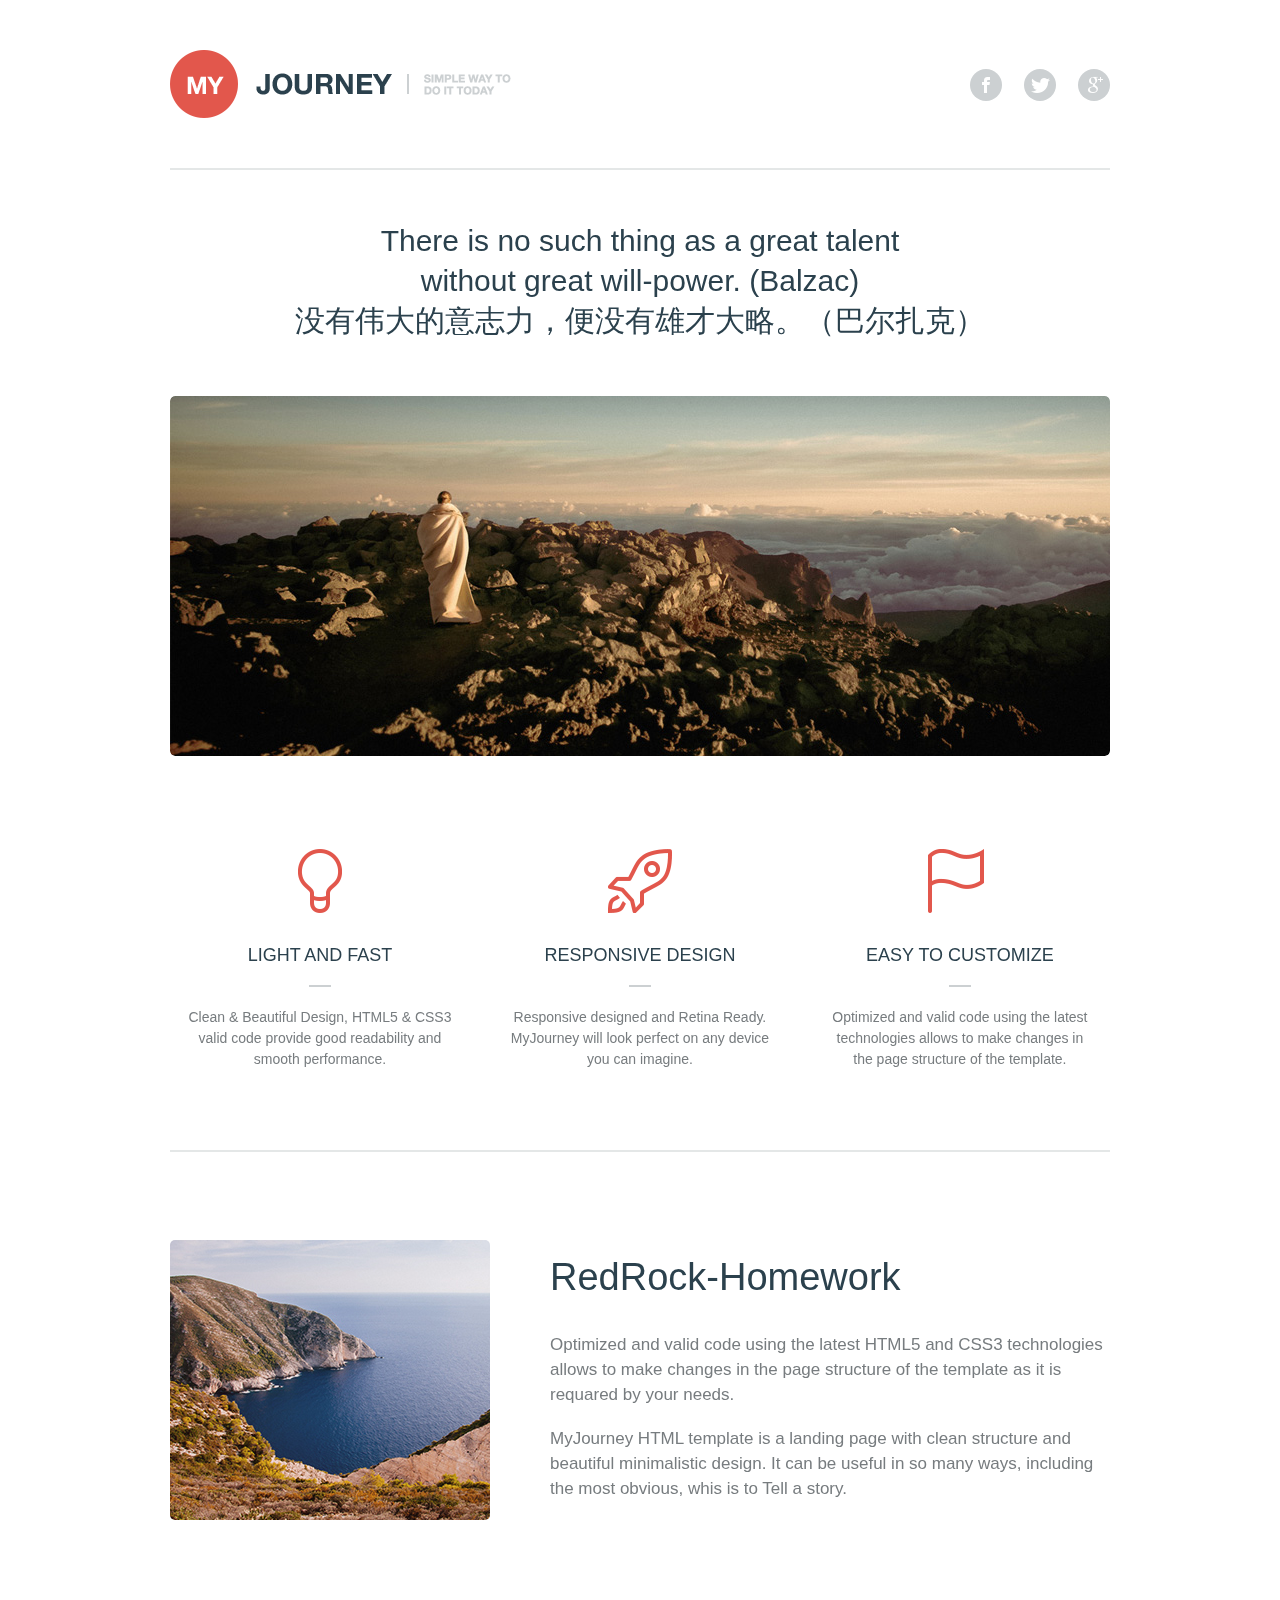
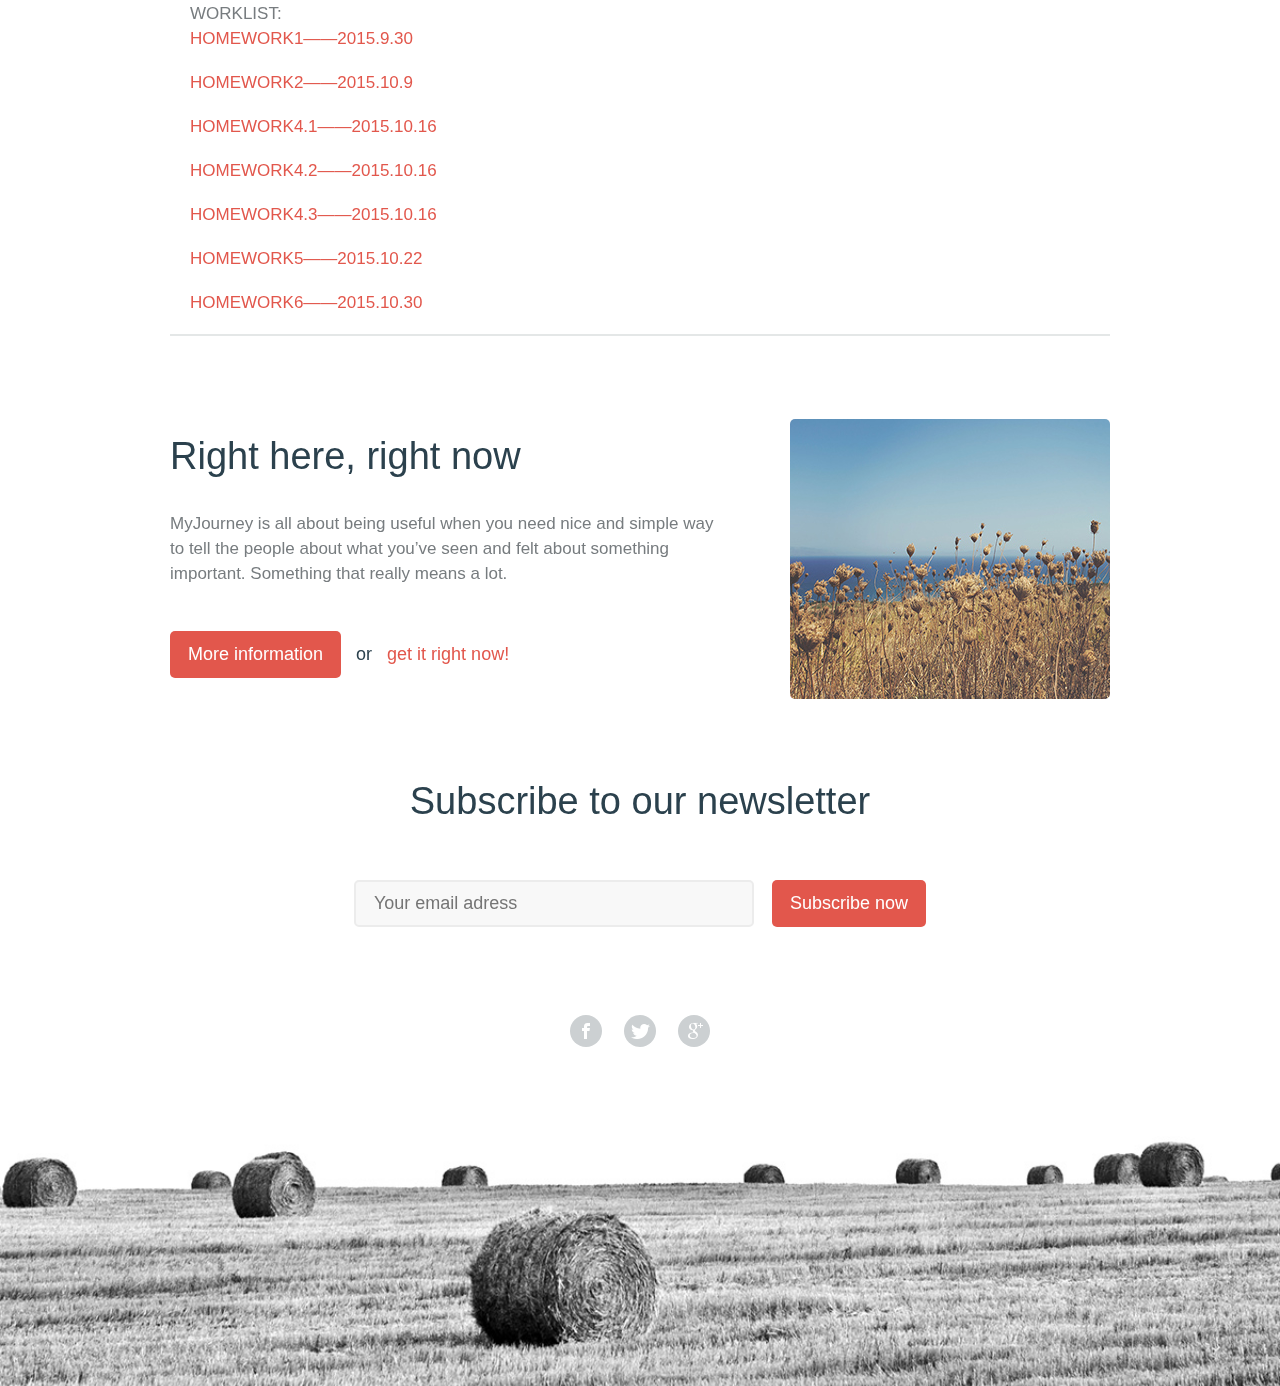
==== index.html @ b17d8a80 "delete" ====
<!DOCTYPE HTML>
<html>
<head>
    <meta charset="utf-8">
    <meta name="viewport" content="width=device-width, initial-scale=1">
    <meta name="description" content="">
    <title>MY Journey | proYang</title>
    <link rel="icon" href="favicon.ico">
    <link rel="stylesheet" href="style.css">
    <!--[if lt IE 9]><script src="js/html5.js"></script><![endif]-->
</head>
<body class="no-js">
    <section class="main">
        <header>
            <div class="wrap">
                <div class="logo">
                    <a href="#">
                        <img src="upload/logo.png" width="341" height="68" alt="MY Journey | SIMPLE WAY to do it today">
                    </a>
                </div><!-- logo -->
                <div class="social">
                    <ul class="clearfix">
                        <li><a class="social-facebook" href="#" title="facebook">facebook</a></li>
                        <li><a class="social-twitter" href="#" title="twitter">twitter</a></li>
                        <li><a class="social-googleplus" href="#" title="google plus">google plus</a></li>
                    </ul>
                </div><!-- social -->
                <div class="separator"></div>
            </div><!-- wrap -->
        </header>
        <section class="caption">
            <div class="wrap">
                <h1>There is no such thing as a great talent <br> without great will-power. (Balzac)<br>没有伟大的意志力，便没有雄才大略。（巴尔扎克）</h1>
            </div><!-- wrap -->
        </section><!-- caption -->
        <section class="slider">
            <div class="wrap">
                <div class="swiper-container">
                    <div class="swiper-wrapper">
                        <div class="swiper-slide">
                            <img src="upload/slide.jpg" width="940" height="360" alt="">
                        </div><!-- swiper-slide -->
                    </div>
                    <div class="swiper-pagination-wrapper">
                        <div class="swiper-pagination"></div>
                    </div><!-- /swiper-pagination-wrapper -->
                </div>
            </div><!-- wrap -->
        </section><!-- slider -->
        <section class="features">
            <div class="wrap">
                <div class="features-columns clearfix">
                    <div class="features-column">
                        <span class="ico-bulb"></span>
                        <h3>Light and fast</h3>
                        <p>Clean &amp; Beautiful Design, HTML5 &amp; CSS3 valid code provide good readability and smooth performance.</p>
                    </div><!-- features-column -->
                    <div class="features-column">
                        <span class="ico-rocket"></span>
                        <h3>Responsive design</h3>
                        <p>Responsive designed and Retina Ready. MyJourney will look perfect on any device you can imagine.</p>
                    </div><!-- features-column -->
                    <div class="features-column">
                        <span class="ico-flag"></span>
                        <h3>Easy to customize</h3>
                        <p>Optimized and valid code using the latest  technologies allows to make changes in the page structure of the template.</p>
                    </div><!-- features-column -->
                </div><!-- features-columns -->
                <div class="separator"></div>
            </div><!-- wrap -->
        </section><!-- features -->

        <section class="textblock">
            <div class="wrap">
                <img src="upload/image.jpg" width="320" height="280" alt="">
                <div class="text-column">
                    <h2>RedRock-Homework</h2>
                    <p>Optimized and valid code using the latest HTML5 and CSS3 technologies allows to make changes in the page structure of the template as it is requared by your needs.</p>
                    <p>MyJourney HTML template is a landing page with clean structure and beautiful minimalistic design. It can be useful in so many ways, including the most obvious, whis is to Tell a story.</p>
                </div><!-- text-column -->
                <div id="homework">
                <span>WORKLIST:</span>
                <p><a target="_blank" href="redrock/homework1/index.html">HOMEWORK1——2015.9.30</a></p>
                    <p><a target="_blank" href="redrock/homework2/index.html">HOMEWORK2——2015.10.9</a></p>
                    <p><a target="_blank" href="redrock/homework4/4.1/index.html">HOMEWORK4.1——2015.10.16</a></p>
                    <p><a target="_blank" href="redrock/homework4/4.2/index.html">HOMEWORK4.2——2015.10.16</a></p>
                    <p><a target="_blank" href="redrock/homework4/4.3/html.html">HOMEWORK4.3——2015.10.16</a></p>
                    <p><a target="_blank" href="redrock/homework5/index.html">HOMEWORK5——2015.10.22</a></p>
                    <p><a target="_blank" href="redrock/homework6/index.html">HOMEWORK6——2015.10.30</a></p>
                </div>
                <div class="separator"></div>
            </div><!-- wrap -->
        </section><!-- textblock -->
        <section class="textblock textblock-last">
            <div class="wrap">
                <img src="upload/image2.jpg" width="320" height="280" class="align-right" alt="">
                <div class="text-column">
                    <h2>Right here, right now</h2>
                    <p>MyJourney is all about being useful when you need nice and simple way to tell the people about what you’ve seen and felt about something important. Something that really means a lot.</p>
                    <p class="big dark"><a class="button" href="#">More information</a> &nbsp;&nbsp;or&nbsp;&nbsp;&nbsp;<a href="#">get&nbsp;it&nbsp;right&nbsp;now!</a>&nbsp;&nbsp;</p>
                </div><!-- text-column -->
            </div><!-- wrap -->
        </section><!-- textblock -->
        
        <section class="newsletter">
            <div class="wrap">
                <div class="newsletter-title">Subscribe to our newsletter</div>
                <div class="newsletter-wrapper">
                    <div class="newsletter-form clearfix">
                        <form>
                            <input type="email" placeholder="Your email adress">
                            <input type="button" value="Subscribe now">
                        </form>
                    </div><!-- newsletter-form -->
                </div><!-- newsletter-wrapper -->
            </div><!-- wrap -->
        </section><!-- newsletter -->
    </section><!-- main -->
    <footer>
        <div class="wrap">
            <div class="social">
                <ul class="clearfix">
                    <li><a class="social-facebook" href="#" title="facebook">facebook</a></li>
                    <li><a class="social-twitter" href="#" title="twitter">twitter</a></li>
                    <li><a class="social-googleplus" href="#" title="google plus">google plus</a></li>
                </ul>
            </div><!-- social -->
        </div><!-- wrap -->
        <div class="footer-image"></div>
    </footer>
</body>
</html>
---- style.css ----
/* reset -------------------------- */
html,
body,
div,
ul,
ol,
li,
dl,
dt,
dd,
h1,
h2,
h3,
h4,
h5,
h6,
pre,
form,
dfn,
del,
p,
blockquote,
fieldset,
input,
textarea,
select,
article,
aside,
details,
figcaption,
figure,
footer,
header,
hgroup,
nav,
section,
button,
canvas,
video {
    margin: 0;
    padding: 0;
}
h1,
h2,
h3,
h4,
h5,
h6,
pre,
code,
address,
caption,
cite,
code,
th,
dfn,
del {
    font-weight: normal;
    font-style: normal;
}
ul,
ol {
    list-style: none;
}
fieldset,
img {
    border: none;
}
caption,
th {
    text-align: left;
}
table {
    border-collapse: collapse;
    border-spacing: 0;
}
input[type="button"],
input[type="submit"],
input[type="reset"],
button {
    cursor: pointer;
    line-height: normal;
}
button,
input {
    line-height: normal;
}
input[type="hidden"],
[hidden],
.hidden {
    display: none;
}
textarea {
    overflow: auto;
    resize: none;
}
article,
aside,
details,
figcaption,
figure,
footer,
header,
nav,
section,
.clearfix {
    display: block;
}
audio,
canvas,
video {
    display: inline-block;
}
a > img {
    vertical-align: bottom;
}
strong,
b {
    font-weight: bold;
}
em,
i {
    font-style: italic;
}
del {
    text-decoration: line-through;
}
:focus {
    outline: none;
}
.copyrights{text-indent:-9999px;height:0;line-height:0;font-size:0;overflow:hidden;}

/* tools -------------------------- */
.clear {
    clear: both;
    display: block;
    line-height: 0;
    height: 0;
    font-size: 0;
}
.clearfix:after,
.wrap:after,
aside:after,
section:after,
article:after,
.text:after {
    content: ".";
    display: block;
    clear: both;
    visibility: hidden;
    line-height: 0;
    height: 0;
    font-size: 0;
}
.align-left {
    float: left !important;
}
.align-right {
    float: right !important;
}
.overflow-hidden {
    overflow: hidden;
    display: block;
}

/* common -------------------------- */
html {
    height: 100%;
    background: #ffffff;
}
body {
    height: 100%;
    font: 17px/25px "Helvetica Neue", Helvetica, Arial, sans-serif;
    color: #777c7f;
    -webkit-font-smoothing: antialiased;
    -webkit-backface-visibility: hidden;
}
.main {
    min-height: 100%;
    overflow: hidden;
    -moz-box-sizing: border-box;
    -webkit-box-sizing: border-box;
    box-sizing: border-box;
}
.wrap {
    margin: 0 auto;
    max-width: 940px;
    padding: 0 35px;
}
img {
    max-width: 100%;
    height: auto;
}
a {
    color: #e2574c;
    cursor: pointer;
    text-decoration: none;
    -moz-transition: color 0.2s linear;
    -o-transition: color 0.2s linear;
    -webkit-transition: color 0.2s linear;
    transition: color 0.2s linear;
}
a:hover {
    color: #cb4e44;
}
a:active {
    color: #b5463d;
}
.error {
    color: #2b414d !important;
    border-color: #2b414d !important;
}
.success {
    color: #00CC0 !important;
    border-color: #00CC00 !important;
}
.disabled {
    color: #999999 !important;
    border-color: #999999 !important;
    cursor: default !important;
}
input[type="button"],
input[type="submit"],
input[type="reset"],
button,
.button {
    font-size: 18px;
    color: #ffffff;
    font-weight: 500;
    background: #e2574c;
    border: 0;
    padding: 0 18px;
    display: inline-block;
    height: 47px;
    -moz-border-radius: 5px;
    -webkit-border-radius: 5px;
    border-radius: 5px;
    -moz-box-sizing: border-box;
    -webkit-box-sizing: border-box;
    box-sizing: border-box;
    -moz-transition: background-color 0.2s linear;
    -o-transition: background-color 0.2s linear;
    -webkit-transition: background-color 0.2s linear;
    transition: background-color 0.2s linear;
}
a.button {
    line-height: 47px;
    white-space: nowrap;
}
input[type="button"]:hover,
input[type="submit"]:hover,
input[type="reset"]:hover,
button:hover,
a.button:hover{
    background-color: #cb4e44;
    color: #ffffff;
}
input[type="button"]:active,
input[type="submit"]:active,
input[type="reset"]:active,
button:active,
a.button:active{
    background-color: #b5463d;
    color: #ffffff;
}
input[type="text"],
input[type="tel"],
input[type="email"],
.input-text {
    height: 47px;
    width: 400px;
    font-size: 18px;
    line-height: 27px;
    padding: 10px 18px;
    color: #2b414d;
    background-color: #f8f8f8;
    border: 2px solid #ececec;
    -moz-border-radius: 5px;
    -webkit-border-radius: 5px;
    border-radius: 5px;
    -moz-box-sizing: border-box;
    -webkit-box-sizing: border-box;
    box-sizing: border-box;
    -moz-transition: background-color 0.2s linear, border-color 0.2s linear;
    -o-transition: background-color 0.2s linear, border-color 0.2s linear;
    -webkit-transition: background-color 0.2s linear, border-color 0.2s linear;
    transition: background-color 0.2s linear, border-color 0.2s linear;
}
input[type="text"]:focus,
input[type="tel"]:focus,
input[type="email"]:focus,
.input-text:focus {
    background-color: #ffffff;
    border-color: #cccccc;
}
.separator {
    height: 2px;
    font-size: 0;
    line-height: 0;
    background: #e4e7e7;
    clear: both;
}
h1,
h2,
h3,
h4,
h5,
h6 {
    color: #2b414d;
}
h1 {
    font-size: 30px;
    line-height: 40px;
    text-align: center;
    margin: 0 0 55px;
}
h2 {
    font-weight: 500px;
    font-size: 38px;
    line-height: 44px;
}
h3 {
    font-weight: 500;
    font-size: 18px;
    line-height: 24px;
    text-transform: uppercase;
}
.social li a,
.ico-bulb,
.ico-rocket,
.ico-flag,
.twitter-ico {
    background: url(images/sprite.png) no-repeat 0 0;
}
.dark {
    color: #2b414d;
}


/* header -------------------------- */
header {
    padding: 50px 0 51px;
}
.logo {
    float: left;
    margin: 0 0 50px;
}
.logo a {
    display: block;
    text-align: center;
}
.social {
    float: right;
    padding: 19px 0 50px;
}
.social li {
    float: left;
    margin: 0 0 0 22px;
}
.social li a {
    display: block;
    width: 32px;
    height: 32px;
    text-indent: -9999px;
    background-color: #ccd0d2;
    -moz-border-radius: 50%;
    -webkit-border-radius: 50%;
    border-radius: 50%;
    -moz-transition: background-color 0.2s linear;
    -o-transition: background-color 0.2s linear;
    -webkit-transition: background-color 0.2s linear;
    transition: background-color 0.2s linear;
}
.social li a.social-facebook {
    background-position: 0 0;
}
.social li a.social-facebook:hover {
    background-color: #3b5998;
}
.social li a.social-facebook:active {
    background-color: #355089;
}
.social li a.social-twitter {
    background-position: -50px 0;
}
.social li a.social-twitter:hover {
    background-color: #55acee;
}
.social li a.social-twitter:active {
    background-color: #4c9ad6;
}
.social li a.social-googleplus {
    background-position: 0 -50px;
}
.social li a.social-googleplus:hover {
    background-color: #dd4b39;
}
.social li a.social-googleplus:active {
    background-color: #c64333;
}

/* footer -------------------------- */
.main {
    padding-bottom: 390px;
}
footer {
    height: 390px;
    margin: -390px 0 0;
    text-align: center;
    position: relative;
}
footer .social {
    float: none;
    display: inline-block;
}
footer .social li {
    margin: 0 11px;
}
.footer-image {
    position: absolute;
    left: 0;
    right: 0;
    height: 250px;
    bottom: 0;
    background: url(images/footer.jpg) no-repeat 50% 0;
    -webkit-background-size: cover;
    -moz-background-size: cover;
    -o-background-size: cover;
    background-size: cover;
}

/* content -------------------------- */
.features {
    margin: 0 0 88px;
}
.features-columns {
    margin: 0 -10px;
}
.features-column {
    float: left;
    width: 33.33%;
    padding: 0 25px;
    text-align: center;
    font-size: 14px;
    line-height: 21px;
    -moz-box-sizing: border-box;
    -webkit-box-sizing: border-box;
    box-sizing: border-box;
    margin: 0 0 80px;
}
.features-column h3 {
    position: relative;
    margin: 0 0 40px;
}
.features-column h3:after {
    content: "";
    left: 50%;
    bottom: -20px;
    height: 2px;
    width: 22px;
    margin: 0 0 0 -11px;
    background: #ccd0d2;
    position: absolute;
    -moz-transition: background 0.15s linear;
    -o-transition: background 0.15s linear;
    -webkit-transition: background 0.15s linear;
    transition: background 0.15s linear;
}
.features-column:hover h3:after {
    background: #e2574c;
}
.ico-bulb,
.ico-rocket,
.ico-flag {
    display: block;
    margin: 0 auto 30px;
    height: 64px;
    width: 64px;
    background-position: -200px 0;
}
.ico-bulb {
    background-position: -100px 0;
    width: 44px;
}
.ico-flag {
    background-position: -300px 0;
}

/* slider -------------------------- */
.slider {
    margin: 0 0 93px;
}
.textblock {
    margin: 0 0 83px;
}
.textblock-last {
    margin-bottom: 0;
}
.textblock img {
    float: left;
    -moz-border-radius: 5px;
    -webkit-border-radius: 5px;
    border-radius: 5px;
    margin: 0 60px 80px 0;
}
.textblock h2 {
    padding: 15px 0 33px;
}
.textblock p {
    margin: 0 0 19px;
}
.textblock img.align-right {
    margin: 0 0 80px 60px;
}
.text-column {
    overflow: hidden;
    padding: 0 0 61px;
}
.text-column p.big {
    padding-top: 26px;
}
.big {
    font-size: 18px;
    line-height: 24px;
    font-weight: 500;
}
.big .button {
    margin: 0 0 10px;
}
.swiper-container {
    width: 100%;
    -moz-border-radius: 5px;
    -webkit-border-radius: 5px;
    border-radius: 5px;
}
.swiper-pagination-wrapper {
    position: absolute;
    left: 0;
    right: 0;
    bottom: 15px;
    z-index: 20;
    text-align: center;
}
.swiper-pagination {
    display: inline-block;
}
.swiper-pagination-switch {
    float: left;
    width: 12px;
    height: 12px;
    background: #ffffff;
    margin: 0 6px 0 7px;
    -moz-opacity: 0.5;
    -webkit-opacity: 0.5;
    opacity: 0.5;
    filter: alpha(opacity=50);  
    -moz-transition: opacity 0.15s linear; 
    -o-transition: opacity 0.15s linear;
    -webkit-transition: opacity 0.5s linear;
    transition: opacity 0.15s linear;
    -moz-border-radius: 50%; 
    -webkit-border-radius: 50%; 
    border-radius: 50%;
    cursor: pointer;
}
.swiper-active-switch {
    -moz-opacity: 1;
    -webkit-opacity: 1;
    opacity: 1;
    filter: alpha(opacity=100);
}
.swiper-container {
    margin: 0 auto;
    position: relative;
    overflow: hidden;
    -moz-backface-visibility: hidden;
    -ms-backface-visibility: hidden;
    -o-backface-visibility: hidden;
    -webkit-backface-visibility: hidden;
    backface-visibility: hidden;
    z-index: 1;
}
.swiper-wrapper {
    position: relative;
    width: 100%;	
    -moz-transition-property: -moz-transform, left, top;
    -moz-transition-duration: 0s;
    -moz-transform: translate3d(0px,0,0);
    -moz-transition-timing-function: ease;	
    -o-transition-property: -o-transform, left, top;
    -o-transition-duration: 0s;
    -o-transform: translate3d(0px,0,0);
    -o-transition-timing-function: ease;
    -o-transform: translate(0px,0px);	
    -ms-transition-property: -ms-transform, left, top;
    -ms-transition-duration: 0s;
    -ms-transform: translate3d(0px,0,0);
    -ms-transition-timing-function: ease;
    -webkit-transition-property: -webkit-transform, left, top;
    -webkit-transition-duration: 0s;
    -webkit-transform: translate3d(0px,0,0);
    -webkit-transition-timing-function: ease;
    transition-property: transform, left, top;
    transition-duration: 0s;
    transform: translate3d(0px,0,0);
    transition-timing-function: ease;
}
.swiper-free-mode > .swiper-wrapper {
    -moz-transition-timing-function: ease-out;
    -ms-transition-timing-function: ease-out;
    -o-transition-timing-function: ease-out;
    -webkit-transition-timing-function: ease-out;
    transition-timing-function: ease-out;
    margin: 0 auto;
}
.swiper-slide {
    float: left;
    text-align: left;
    width: 100%;
    cursor: -moz-grab;
    cursor: -webkit-grab;
    cursor: grab;
}
.swiper-slide.grabbing,
.swiper-slide:active {
    cursor: -moz-grabbing;
    cursor: -webkit-grabbing;  
    cursor: grabbing;
}
.swiper-wp8-horizontal {
    -ms-touch-action: pan-y;
}
.swiper-slide img {
    display: block;
    width: 100%;
    height: auto;
    -moz-border-radius: 5px;
    -webkit-border-radius: 5px;
    border-radius: 5px;
}


.newsletter {
    text-align: center;
    margin: 0 0 37px;
}
.newsletter-title {
    font-size: 38px;
    line-height: 44px;
    font-weight: 500;
    color: #2b414d;
    text-align: center;
    margin: 0 0 57px;
}
.newsletter-wrapper {
    text-align: center;
    margin: 0 0 25px;
}
.newsletter-form {
    display: inline-block;
}
.newsletter-form input {
    float: left;
    margin: 0 9px;
}
.newsletter-note {
    position: relative;
    padding: 0 0 61px;
}
.newsletter-note:after {
    width: 50px;
    height: 2px;
    content: "";
    position: absolute;
    left: 50%;
    bottom: 0;
    background: #ccd0d2;
    margin: 0 0 0 -25px;
}


/* Responsive all mobile sizes -------------------------- */
@media (max-width: 767px){
    body {
        font-size: 14px;
        line-height: 21px;
    }
    header .social,
    .swiper-pagination-wrapper {
        display: none !important;
    }
    .logo {
        float: none;
    }
    .features-column {
        float: none;
        width: 100%;
    }
    .textblock h2,
    .newsletter-title {
        font-size: 30px;
        line-height: 36px;
    }
    .text-column {
        overflow: auto;
        clear: both;
        text-align: center;
    }
    .textblock img,
    .textblock img.align-right {
        margin: 0 auto 20px !important;
        float: none !important;
        display: block;
    }
    .newsletter-form input[type="email"],
    .newsletter-form input[type="text"] {
        width: 200px;
    }
    .main {
        padding-bottom: 290px;
    }
    footer {
        height: 290px;
        margin: -290px 0 0;
    }
    .footer-image {
        height: 140px;
    }
    .twitter-post {
        font-size: 18px;
        line-height: 26px;
        -ms-word-break: break-all;
        word-break: break-all;
        word-break: break-word;
        -webkit-hyphens: auto;
        -moz-hyphens: auto;
        hyphens: auto;
    }
    
}


/* Responsive just mobile portrait -------------------------- */
@media (max-width: 479px){
    h1,
    .textblock h2,
    .newsletter-title {
        font-size: 20px;
        line-height: 30px;
    }
    .features-column {
        padding-left: 10px;
        padding-right: 10px;
    }
    .big {
        font-size: 16px;
        line-height: 22px;
    }
    input[type="button"],
    input[type="submit"],
    input[type="reset"],
    button,
    .button {
        font-size: 16px;
    }
    .newsletter-form input[type="email"],
    .newsletter-form input[type="text"] {
        margin-bottom: 20px;
        font-size: 16px;
    }
    .newsletter-form input {
        width: 100% !important;
        float: none;
        margin: 0;
        text-align: center;
    }
    .main {
        padding-bottom: 250px;
    }
    footer {
        height: 250px;
        margin: -250px 0 0;
    }
    .footer-image {
        height: 100px;
    }
    .twitter-post {
        font-size: 14px;
        line-height: 22px;
    }
    .slider {
        display: none;
    }
}

@media only screen and (-webkit-min-device-pixel-ratio:2), 
only screen and (min--moz-device-pixel-ratio:2),
only screen and (-o-min-device-pixel-ratio:2/1),
only screen and (min-device-pixel-ratio:2),
only screen and (min-resolution:192dpi),
only screen and (min-resolution:2dppx){
    .social li a,
    .ico-bulb,
    .ico-rocket,
    .ico-flag,
    .twitter-ico {
        background-image: url(images/sprite@2x.png);
        -moz-background-size: 400px 100px;
        -ie-background-size: 400px 100px;
        -o-background-size: 400px 100px;
        -webkit-background-size: 400px 100px;
        background-size: 400px 100px;
    }
}



#homework{
    /*float: left;*/
    margin-top: 20px;
    margin-left: 20px;
}
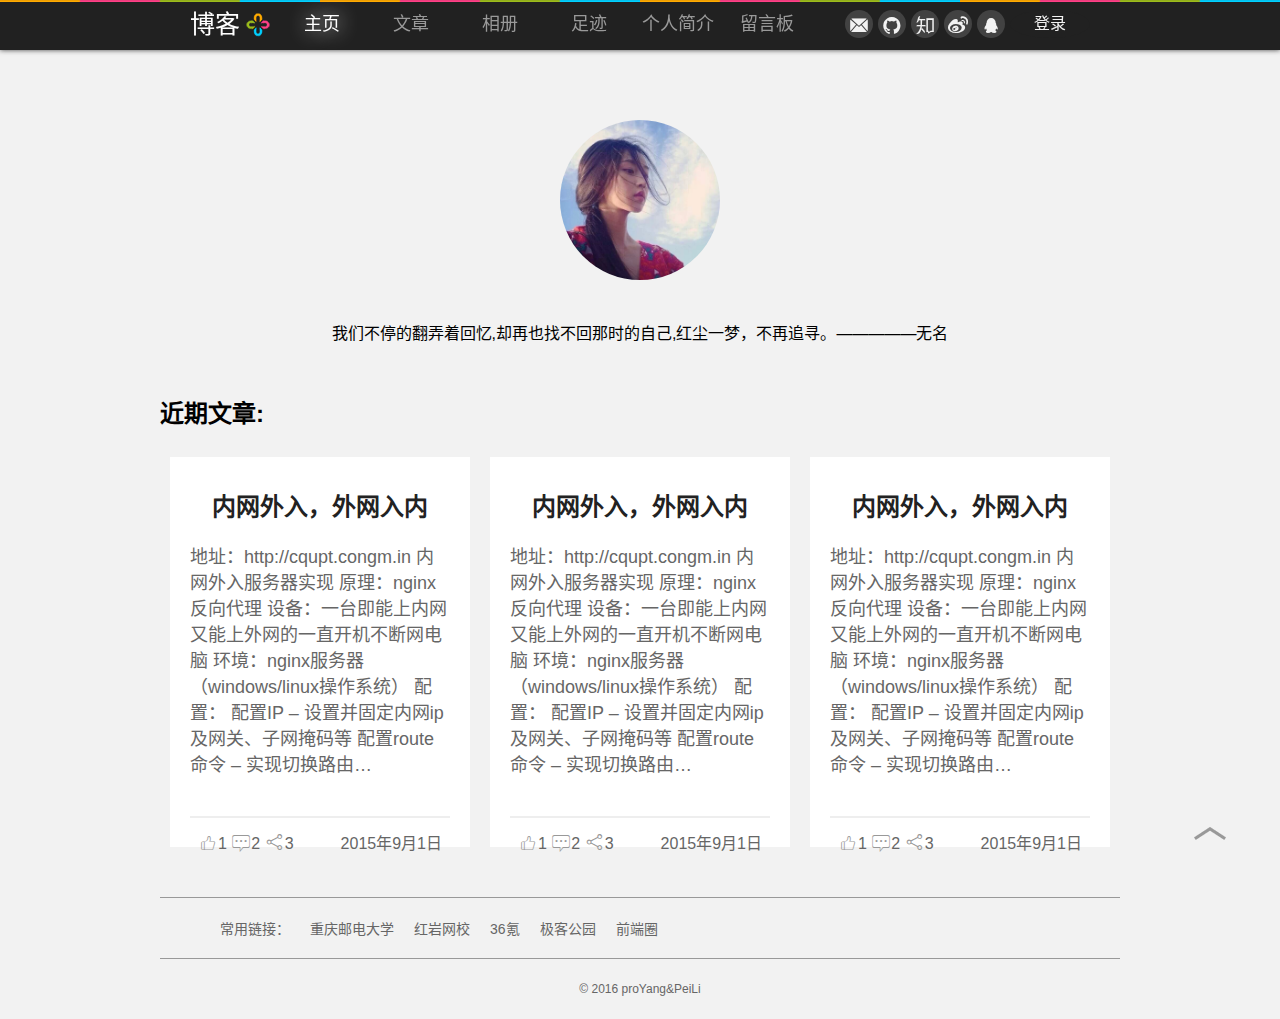
==== commit 867748b6: "blog测试" ====
--- a/index.html
+++ b/index.html
@@ -1,132 +1,93 @@
-<!DOCTYPE HTML>
-<html>
+<!DOCTYPE html>
+<html lang="zh-cn">
 <head>
-    <meta charset="utf-8">
-    <meta name="viewport" content="width=device-width, initial-scale=1">
-    <meta name="description" content="">
-    <title>MY Journey | proYang</title>
-    <link rel="icon" href="favicon.ico">
-    <link rel="stylesheet" href="style.css">
-    <!--[if lt IE 9]><script src="js/html5.js"></script><![endif]-->
+	<meta charset="UTF-8">
+	<title>myBlog</title>
+	<link rel="stylesheet" type="text/css" href="css/style.css">
 </head>
-<body class="no-js">
-    <section class="main">
-        <header>
-            <div class="wrap">
-                <div class="logo">
-                    <a href="#">
-                        <img src="upload/logo.png" width="341" height="68" alt="MY Journey | SIMPLE WAY to do it today">
-                    </a>
-                </div><!-- logo -->
-                <div class="social">
-                    <ul class="clearfix">
-                        <li><a class="social-facebook" href="#" title="facebook">facebook</a></li>
-                        <li><a class="social-twitter" href="#" title="twitter">twitter</a></li>
-                        <li><a class="social-googleplus" href="#" title="google plus">google plus</a></li>
-                    </ul>
-                </div><!-- social -->
-                <div class="separator"></div>
-            </div><!-- wrap -->
-        </header>
-        <section class="caption">
-            <div class="wrap">
-                <h1>There is no such thing as a great talent <br> without great will-power. (Balzac)<br>没有伟大的意志力，便没有雄才大略。（巴尔扎克）</h1>
-            </div><!-- wrap -->
-        </section><!-- caption -->
-        <section class="slider">
-            <div class="wrap">
-                <div class="swiper-container">
-                    <div class="swiper-wrapper">
-                        <div class="swiper-slide">
-                            <img src="upload/slide.jpg" width="940" height="360" alt="">
-                        </div><!-- swiper-slide -->
-                    </div>
-                    <div class="swiper-pagination-wrapper">
-                        <div class="swiper-pagination"></div>
-                    </div><!-- /swiper-pagination-wrapper -->
+<body>
+	<div id="top-fix">
+		<div class="container">
+			<ul>
+				<li class="title-content" id="left-icon"><a href=""><div>博客</div></a></li>
+				<li class="title-content title-item"><a href="index.html">主页</a></li>
+				<li class="title-content"><a href="pages/articles.html">文章</a></li>
+				<li class="title-content"><a href="pages/photos.html">相册</a></li>
+				<li class="title-content"><a href="pages/time.html">足迹</a></li>
+				<li class="title-content"><a href="pages/personal.html">个人简介</a></li>
+				<li class="title-content"><a href="pages/words.html">留言板</a></li>
+			</ul>
+			<ul id="mylink">
+				<a href="http://mail.qq.com/cgi-bin/qm_share?t=qm_mailme&email=t46Hg4KHjoWFhvfGxpnU2No" style="text-decoration:none;" target="_blank"><li class="iconfont">&#xe605;</li></a>
+				<a href="https://github.com/proyang" target="_blank"><li class="iconfont">&#xe604;</li></a>
+				<a href="https://www.zhihu.com/people/lei-zi-63-32" target="_blank"><li class="iconfont">&#xe602;</li></a>
+				<a href="http://weibo.com/u/2205336312/" target="_blank"><li class="iconfont">&#xe601;</li></a>
+				<a href="http://sighttp.qq.com/authd?IDKEY=421d7af4a2b3eb770398f7a4edb2868bb48edf41e368e446" target="_blank"><li class="iconfont">&#xe600;</li></a>
+				<a href="pages/login.html"><li class="sign">登录</li></a>
+			</ul>
+		</div>
+	</div>
+	<div id="main">
+		<div class="container">
+			<div id="head-photo"><img src="img/head-photo.jpg" alt="头像"></div>
+			<acticle id="myword">
+<!-- 从数据库获取用户最新签名 -->
+			<p>我们不停的翻弄着回忆,却再也找不回那时的自己,红尘一梦，不再追寻。—————无名</p>
+			</acticle>
+		</div>
+		<div class="container">
+			<h2>近期文章:</h2><br>
+			<article class="article-show">
+				<h2><a href="">内网外入，外网入内</a></h2>
+                <p>地址：http://cqupt.congm.in 内网外入服务器实现 原理：nginx反向代理 设备：一台即能上内网又能上外网的一直开机不断网电脑 环境：nginx服务器（windows/linux操作系统） 配置： 配置IP – 设置并固定内网ip及网关、子网掩码等 配置route命令 – 实现切换路由…</p>
+	            <div class="article-foot"><a href="">
+		            <i class="iconfont">&#xe603;</i><span>1</span>
+		            <i class="iconfont">&#xe606;</i><span>2</span>
+		            <i class="iconfont">&#xe608;</i><span>3</span>
+		            <span class="artile-time">2015年9月1日</span>
+		            </a>
                 </div>
-            </div><!-- wrap -->
-        </section><!-- slider -->
-        <section class="features">
-            <div class="wrap">
-                <div class="features-columns clearfix">
-                    <div class="features-column">
-                        <span class="ico-bulb"></span>
-                        <h3>Light and fast</h3>
-                        <p>Clean &amp; Beautiful Design, HTML5 &amp; CSS3 valid code provide good readability and smooth performance.</p>
-                    </div><!-- features-column -->
-                    <div class="features-column">
-                        <span class="ico-rocket"></span>
-                        <h3>Responsive design</h3>
-                        <p>Responsive designed and Retina Ready. MyJourney will look perfect on any device you can imagine.</p>
-                    </div><!-- features-column -->
-                    <div class="features-column">
-                        <span class="ico-flag"></span>
-                        <h3>Easy to customize</h3>
-                        <p>Optimized and valid code using the latest  technologies allows to make changes in the page structure of the template.</p>
-                    </div><!-- features-column -->
-                </div><!-- features-columns -->
-                <div class="separator"></div>
-            </div><!-- wrap -->
-        </section><!-- features -->
-
-        <section class="textblock">
-            <div class="wrap">
-                <img src="upload/image.jpg" width="320" height="280" alt="">
-                <div class="text-column">
-                    <h2>RedRock-Homework</h2>
-                    <p>Optimized and valid code using the latest HTML5 and CSS3 technologies allows to make changes in the page structure of the template as it is requared by your needs.</p>
-                    <p>MyJourney HTML template is a landing page with clean structure and beautiful minimalistic design. It can be useful in so many ways, including the most obvious, whis is to Tell a story.</p>
-                </div><!-- text-column -->
-                <div id="homework">
-                <span>WORKLIST:</span>
-                <p><a target="_blank" href="redrock/homework1/index.html">HOMEWORK1——2015.9.30</a></p>
-                    <p><a target="_blank" href="redrock/homework2/index.html">HOMEWORK2——2015.10.9</a></p>
-                    <p><a target="_blank" href="redrock/homework4/4.1/index.html">HOMEWORK4.1——2015.10.16</a></p>
-                    <p><a target="_blank" href="redrock/homework4/4.2/index.html">HOMEWORK4.2——2015.10.16</a></p>
-                    <p><a target="_blank" href="redrock/homework4/4.3/html.html">HOMEWORK4.3——2015.10.16</a></p>
-                    <p><a target="_blank" href="redrock/homework5/index.html">HOMEWORK5——2015.10.22</a></p>
-                    <p><a target="_blank" href="redrock/homework6/index.html">HOMEWORK6——2015.10.30</a></p>
+			</article>
+			<article class="article-show">
+				<h2><a href="">内网外入，外网入内</a></h2>
+                <p>地址：http://cqupt.congm.in 内网外入服务器实现 原理：nginx反向代理 设备：一台即能上内网又能上外网的一直开机不断网电脑 环境：nginx服务器（windows/linux操作系统） 配置： 配置IP – 设置并固定内网ip及网关、子网掩码等 配置route命令 – 实现切换路由…</p>
+	            <div class="article-foot"><a href="">
+		            <i class="iconfont">&#xe603;</i><span>1</span>
+		            <i class="iconfont">&#xe606;</i><span>2</span>
+		            <i class="iconfont">&#xe608;</i><span>3</span>
+		            <span class="artile-time">2015年9月1日</span>
+		            </a>
                 </div>
-                <div class="separator"></div>
-            </div><!-- wrap -->
-        </section><!-- textblock -->
-        <section class="textblock textblock-last">
-            <div class="wrap">
-                <img src="upload/image2.jpg" width="320" height="280" class="align-right" alt="">
-                <div class="text-column">
-                    <h2>Right here, right now</h2>
-                    <p>MyJourney is all about being useful when you need nice and simple way to tell the people about what you’ve seen and felt about something important. Something that really means a lot.</p>
-                    <p class="big dark"><a class="button" href="#">More information</a> &nbsp;&nbsp;or&nbsp;&nbsp;&nbsp;<a href="#">get&nbsp;it&nbsp;right&nbsp;now!</a>&nbsp;&nbsp;</p>
-                </div><!-- text-column -->
-            </div><!-- wrap -->
-        </section><!-- textblock -->
-        
-        <section class="newsletter">
-            <div class="wrap">
-                <div class="newsletter-title">Subscribe to our newsletter</div>
-                <div class="newsletter-wrapper">
-                    <div class="newsletter-form clearfix">
-                        <form>
-                            <input type="email" placeholder="Your email adress">
-                            <input type="button" value="Subscribe now">
-                        </form>
-                    </div><!-- newsletter-form -->
-                </div><!-- newsletter-wrapper -->
-            </div><!-- wrap -->
-        </section><!-- newsletter -->
-    </section><!-- main -->
-    <footer>
-        <div class="wrap">
-            <div class="social">
-                <ul class="clearfix">
-                    <li><a class="social-facebook" href="#" title="facebook">facebook</a></li>
-                    <li><a class="social-twitter" href="#" title="twitter">twitter</a></li>
-                    <li><a class="social-googleplus" href="#" title="google plus">google plus</a></li>
-                </ul>
-            </div><!-- social -->
-        </div><!-- wrap -->
-        <div class="footer-image"></div>
-    </footer>
+			</article>
+			<article class="article-show">
+				<h2><a href="">内网外入，外网入内</a></h2>
+                <p>地址：http://cqupt.congm.in 内网外入服务器实现 原理：nginx反向代理 设备：一台即能上内网又能上外网的一直开机不断网电脑 环境：nginx服务器（windows/linux操作系统） 配置： 配置IP – 设置并固定内网ip及网关、子网掩码等 配置route命令 – 实现切换路由…</p>
+	            <div class="article-foot"><a href="">
+		            <i class="iconfont">&#xe603;</i><span>1</span>
+		            <i class="iconfont">&#xe606;</i><span>2</span>
+		            <i class="iconfont">&#xe608;</i><span>3</span>
+		            <span class="artile-time">2015年9月1日</span>
+		            </a>
+                </div>
+			</article>
+		</div>
+	</div>
+	<div id="footer" class="container">
+		<div id="footer-link">
+			<ul>
+				<li>常用链接：</li>
+				<li><a href="http://www.cqupt.edu.cn/" target="_blank">重庆邮电大学</a></li>
+				<li><a href="http://hongyan.cqupt.edu.cn/" target="_blank">红岩网校</a></li>
+				<li><a href="http://36kr.com/" target="_blank">36氪</a></li>
+				<li><a href="http://www.geekpark.net/" target="_blank">极客公园</a></li>
+				<li><a href="http://fequan.com/" target="_blank">前端圈</a></li>
+			</ul>
+		</div>
+		<p>© 2016 proYang&PeiLi</p>
+	</div>
+	<div id="goTop">
+		<a href="javascript:goTop();" class="jump-top"></a>
+	</div>
+	<script type="text/javascript" src="js/script.js"></script>
 </body>
 </html>--- a/css/style.css
+++ b/css/style.css
@@ -0,0 +1,454 @@
+html, body, div, span, object, iframe, h1, h2, h3, h4, h5, h6, p, blockquote, pre, a, abbr, acronym, address, big, cite, code, del, dfn, em, img, ins, kbd, q, s, samp, small, strike, strong, sub, sup, tt, var, b, u, i, center, dl, dt, dd, ol, ul, li, fieldset, form, label, legend, table, caption, tbody, tfoot, thead, tr, th, td, article, aside, canvas, details, embed, figure, figcaption, footer, header, hgroup, menu, nav, output, ruby, section, summary, time, mark, audio, video{
+	margin:0;
+	padding:0;
+	border:0;
+	text-decoration: none;	
+    font-family:"微软雅黑", Arial, Helvetica, sans-serif;
+    list-style: none;
+}
+body{
+    background-color: #f2f2f2;
+}
+@font-face {font-family: 'iconfont';
+    src: url('../iconfont/iconfont.eot'); /* IE9*/
+    src: url('../iconfont/iconfont.eot?#iefix') format('embedded-opentype'), /* IE6-IE8 */
+    url('../iconfont/iconfont.woff') format('woff'), /* chrome、firefox */
+    url('../iconfont/iconfont.ttf') format('truetype'), /* chrome、firefox、opera、Safari, Android, iOS 4.2+*/
+    url('../iconfont/iconfont.svg#iconfont') format('svg'); /* iOS 4.1- */
+}
+#top-fix{
+    background-color: #212121;
+    height: 50px;
+    position: fixed;
+    top: 0;
+    left: 0;
+    width: 100%;
+    z-index: 99;
+    background-image: url(../img/topfixed_bg.png);
+    background-repeat: repeat-x;
+    background-position: 0 -1px;
+    box-shadow: 0 0 5px #444;
+}
+.container{
+    position: relative;
+    width: 960px;
+    margin: 0 auto;
+    padding: 0;
+}
+.title-content{
+	width: 75px;
+	margin: 0 14px 0 0;
+	font-size: 18px;
+	float: left;
+	text-align: center;
+	line-height: 49px;
+    list-style: none;
+}
+.title-content a{
+	color: #999;
+	transition:all 1s;
+}
+.title-item a,.title-content a:hover{
+	color: #fff;
+    text-shadow: 1px 0 20px #fff;
+}
+#left-icon{
+	width: 110px;
+	font-size: 25px;
+}
+#left-icon >a{
+	color: #fff;
+}
+#left-icon >a >div{
+	background-image: url(../img/logo.png);
+	background-repeat: no-repeat;
+	background-position: 85px 12px;
+}
+#mylink{
+	float: right;
+	margin: 10px 30px 0 0px;
+}
+#mylink li{
+	float: left;
+	margin-left: 5px;
+	width: 28px;
+	height: 28px;
+	border-radius: 50%;
+	text-align: center;
+	line-height: 28px;
+	background-color: #424242;
+	color: #f2f2f2;
+	list-style: none;
+	transition:all 0.6s;
+}
+#mylink li:hover{
+	background-color: #f2f2f2;
+	color: #424242;
+}
+.sign{
+	border-radius: 100%!important;
+	width: 80px!important;
+	background-color: #212121!important;
+}
+.sign:hover{
+	text-shadow: 1px 0 20px #fff!important;
+	color: #f2f2f2!important;
+}
+
+
+/*首页中部*/
+#main{
+	padding: 80px 0 0 0;
+	overflow: hidden;
+}
+#head-photo{
+	margin: 40px;
+}
+#head-photo >img{
+	display: block;
+	margin: 0 auto;
+	height: 160px;
+	width: 160px;
+	border-radius: 50%;
+	transition:all 1s;
+}
+#head-photo >img:hover{
+	box-shadow: 0 0 40px #666;
+}
+#myword p{
+	text-align: center;
+	padding-bottom: 50px;
+}
+.article-show{
+	float: left;
+	padding: 30px 20px;
+	margin: 10px;
+	width: 260px;
+	height: 330px;
+	background-color: #fff;
+	transition:all 0.5s;
+}
+.article-show:hover{
+	box-shadow: 0 0 12px #ccc;
+}
+.article-show a{
+	color: #222;
+}
+.article-show >h2{
+	text-align: center;
+}
+.article-show >p{
+	margin-top: 20px;
+	padding-bottom: 40px;
+    border-bottom: 2px solid #eee;
+    font-size: 18px;
+    color: #666;
+}
+.article-foot{
+	padding: 12px 8px;
+}
+.article-foot span{
+	color: #666;
+}
+.iconfont{
+    font-family:"iconfont" !important;
+    font-size:20px;
+    color: #999;
+    font-style:normal;
+}
+.artile-time{
+	float: right;
+}
+
+/*页脚*/
+#footer-link{
+	margin-top: 40px;
+	padding: 20px 50px;
+	border-top: 1px #999 solid;
+	border-bottom: 1px #999 solid;
+	overflow: hidden;
+}
+
+#footer li{
+	float: left;
+	margin: 0 10px;
+	color: #666;
+	font-size: 14px;
+	list-style: none;
+	overflow: hidden;
+}
+#footer a{
+	color: #666;
+}
+#footer a:hover{
+	color: #000;
+}
+#footer >p{
+	line-height: 60px;
+	text-align: center;
+	color: #666;
+	font-size: 12px;
+}
+
+/*go-top*/
+#goTop{
+	position: fixed;
+    right: 45px;
+    bottom: 38px;
+    z-index: 90;
+}
+.jump-top{
+	display: block;
+	background-image: url(../img/go-top2.png);
+    background-repeat: no-repeat;
+    background-position: center 15px;
+    width: 50px;
+    height: 50px;
+    text-decoration: none;
+    border-radius: 4px;
+    transition:all 0.5s;
+}
+.jump-top:hover{
+	background-image: url(../img/go-top1.png);
+	background-color: rgb(153,153,153);
+}
+
+/*控制面板*/
+.title-control{
+	width: 90px;
+	margin: 0 14px 0 300px;
+	font-size: 18px;
+	float: left;
+	line-height: 49px;
+    list-style: none;
+
+}
+.title-control >a{
+    color: #fff;
+}
+#control{
+	top: 80px;
+	overflow: hidden;
+}
+#control-menu{
+	margin: 10px 0 0 10px;
+	float: left;
+	width: 170px;
+	background-color: #fff;
+	line-height: 45px;
+    box-shadow: 0 0 10px #BDBDBD;
+    border-radius: 5px;
+}
+.control-content{
+	cursor: pointer;
+	padding-left: 20px;
+	border: 1px solid rgba(221, 221, 221, 0.46);
+	border-radius: 5px;
+	transition:all .5s;
+}
+.control-content:hover{
+	margin-left: 15px;
+	background-color: #eee;
+}
+#control-title{
+	padding-left: 20px;
+	line-height: 20px;
+	font-size: 13px;
+	font-weight: 900;
+	color: #666;
+}
+#control-menu i{
+	padding-right: 20px;
+	color: #444;
+}
+#control-menu a{
+	color: #444;
+}
+#menu-write{
+	background-color: #00d0ff;
+}
+#menu-message{
+	background-color: #9bbd1c;
+}
+#menu-manage{
+	background-color: #ffaa00;
+}
+
+#menu-class{
+	background-color: #ff4086;
+}
+#menu-photos{
+	background-color: #00d0ff;
+}
+#menu-words{
+	background-color: #9bbd1c;
+}
+.control-area{
+	margin: 10px;
+	float: right;
+    width: 760px;
+    background-color: #fff;
+    box-shadow: 0 0 10px #BDBDBD;
+    border-radius: 5px;
+    display: block;
+}
+#area-write{
+	display: block;
+}
+#write-content{
+	padding: 45px 50px 50px 50px;
+}
+#write-category{
+	float: left;
+	width: 150px;
+	height: 30px;
+	border: 1px solid #999;
+	display: block;
+	font-family:"微软雅黑", Arial, Helvetica, sans-serif;
+}
+#write-category option{
+	font-family:"微软雅黑", Arial, Helvetica, sans-serif;
+}
+#write-title{
+	float: left;
+	padding: 0;
+	border: 1px solid #999;
+	height: 28px;
+	width: 250px;
+	font-size: 14px;
+	display: block;
+	outline:none;
+	font-family:"微软雅黑", Arial, Helvetica, sans-serif;
+}
+#write-content textarea{
+	float: left;
+	margin-top: 15px;
+	display: block;
+	resize:none;
+	width: 660px;
+	height: 350px;
+	font-size: 14px;
+	outline:none;
+	font-family:"微软雅黑", Arial, Helvetica, sans-serif;
+}
+#write-submit{
+	float: right;
+	margin: 10px 40px 40px auto;
+	font-size: 14px;
+	font-family:"微软雅黑", Arial, Helvetica, sans-serif;
+}
+#area-manage >ul{
+	padding: 30px 50px 20px 50px;
+}
+#area-manage li{
+	height: 35px;
+	line-height: 35px;
+}
+#control-pages{
+	padding:0 80px 20px 50px;
+}
+#control-pages >a{
+	margin-right: 5px;
+	padding: 5px 10px;
+	background-color: #ddd;
+	color: #444;
+	font-size: 14px;
+}
+#control-pages >a:hover{
+	background-color: #00AAF0;
+    color: #fff;
+}
+#control-pages >span{
+	height: 29px;
+	float: right;
+	margin-right: 40px;
+	color: #444;
+	font-size: 14px;
+}
+.manage-setting{
+	margin-top: -1px;
+	float: right;
+	padding-right: 30px;
+}
+.manage-setting >a{
+	margin-left: 10px;
+	color: #666;
+	font-size: 15px;
+}
+.manage-setting >a:hover{
+	color: #ffaa00;
+	text-decoration: underline;
+}
+.manage-time{
+	font-size: 14px;
+	color: #444;
+}
+.manage-title a{
+	color: #444;
+	font-size: 16px;
+	float: left;
+	width: 420px;
+}
+.manage-title a:hover{
+	text-decoration: underline;
+}
+
+/*登录框*/
+#loginbody{
+	background-color: #fff;
+}
+.login-box{
+	margin: 150px auto;
+	padding-top: 25px;
+	height: 275px;
+	width: 500px;
+	background-color: #f5f5f5;
+	border-radius: 5px;
+	border: 1px solid #ccc;
+	overflow: hidden;
+}
+.input-group{
+	margin: 25px auto;
+	width: 430px;
+	height: 54px;
+
+}
+.input-lable{
+	float: left;
+	display: block;
+	width: 54px;
+	height: 52px;
+	border-top-left-radius: 6px;
+	border-bottom-left-radius: 6px;
+	border: 1px solid #ccc;
+	background-color: #eee;
+	text-align: center;
+	line-height: 54px;
+}
+.input-lable >i{
+	font-size: 28px;
+	color:  #B94846;
+}
+.form-input{
+	float: left;
+	padding-left: 20px;
+	width: 346px;
+	height: 50px;
+	border: 1px solid #ccc;
+	border-top-right-radius: 6px;
+	border-bottom-right-radius: 6px;
+	font-size: 18px;
+	font-family: "微软雅黑", Arial, Helvetica, sans-serif;
+}
+.from-btn{
+	margin: 30px auto;
+	height: 40px;
+    width: 180px;
+    color: #ffffff;
+    font-size: 14px;
+    font-family: "微软雅黑", Arial, Helvetica, sans-serif;
+    background-color:#2fa4e7;
+    border: 1px solid #2fa4e7;
+    border-radius: 4px;
+    display:block;
+}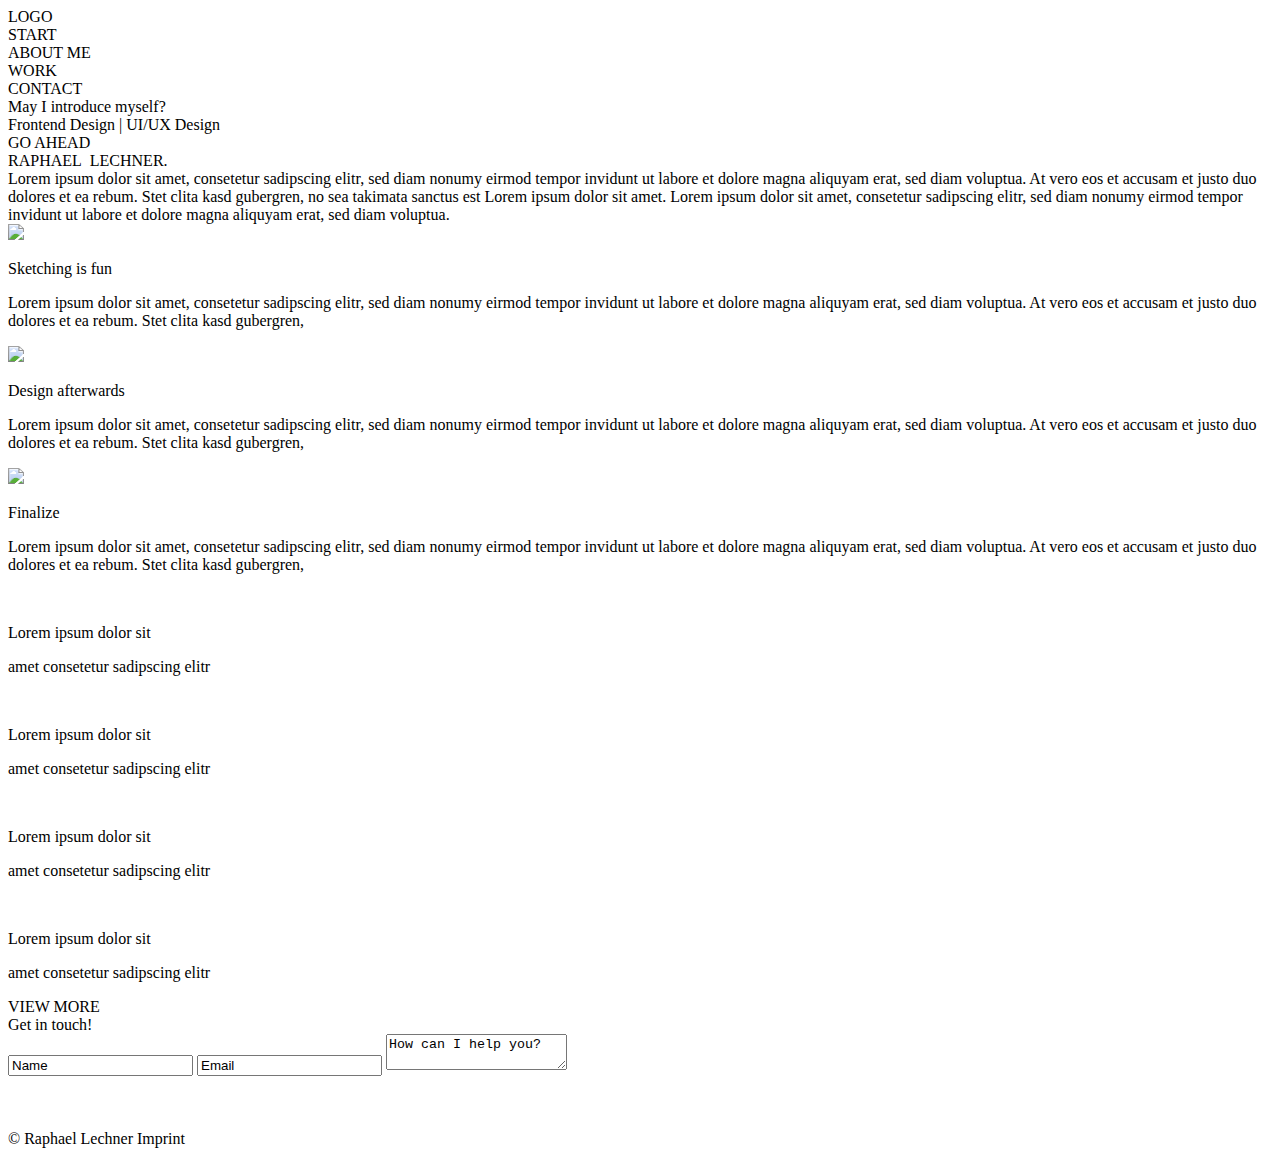
==== commit f3cb31a4: "测试" ====
--- a/index.html
+++ b/index.html
@@ -1,93 +1,140 @@
 <!DOCTYPE html>
-<html lang="zh-cn">
+<html lang="en">
 <head>
 	<meta charset="UTF-8">
-	<title>myBlog</title>
-	<link rel="stylesheet" type="text/css" href="css/style.css">
+	<title>Document</title>
+	<link rel="stylesheet" type="text/css" href="styles/style.css">
 </head>
 <body>
-	<div id="top-fix">
-		<div class="container">
-			<ul>
-				<li class="title-content" id="left-icon"><a href=""><div>博客</div></a></li>
-				<li class="title-content title-item"><a href="index.html">主页</a></li>
-				<li class="title-content"><a href="pages/articles.html">文章</a></li>
-				<li class="title-content"><a href="pages/photos.html">相册</a></li>
-				<li class="title-content"><a href="pages/time.html">足迹</a></li>
-				<li class="title-content"><a href="pages/personal.html">个人简介</a></li>
-				<li class="title-content"><a href="pages/words.html">留言板</a></li>
-			</ul>
-			<ul id="mylink">
-				<a href="http://mail.qq.com/cgi-bin/qm_share?t=qm_mailme&email=t46Hg4KHjoWFhvfGxpnU2No" style="text-decoration:none;" target="_blank"><li class="iconfont">&#xe605;</li></a>
-				<a href="https://github.com/proyang" target="_blank"><li class="iconfont">&#xe604;</li></a>
-				<a href="https://www.zhihu.com/people/lei-zi-63-32" target="_blank"><li class="iconfont">&#xe602;</li></a>
-				<a href="http://weibo.com/u/2205336312/" target="_blank"><li class="iconfont">&#xe601;</li></a>
-				<a href="http://sighttp.qq.com/authd?IDKEY=421d7af4a2b3eb770398f7a4edb2868bb48edf41e368e446" target="_blank"><li class="iconfont">&#xe600;</li></a>
-				<a href="pages/login.html"><li class="sign">登录</li></a>
-			</ul>
+	<div id="container">
+		<div id="top">
+			<div id="title">
+				<div id="title_left">LOGO</div>
+				<div id="title_right">
+						<li id="right_hr">START</li>
+						<li>ABOUT ME</li>
+						<li>WORK</li>
+						<li>CONTACT</li>
+				</div>
+			</div>
+			<div id="content">
+				<div id="content_top">May I introduce myself?</div>
+				<div id="content_foot">Frontend Design | UI/UX Design</div>
+			</div>
+		</div>
+		<div id="top_button_box">
+			<div id="top_button">GO AHEAD</div>
+		</div>
+		<div id="introduction">
+			<div id="in_header">RAPHAEL&nbsp LECHNER.</div>
+			<div id="in_content">Lorem ipsum dolor sit amet, consetetur sadipscing elitr, sed diam nonumy eirmod tempor invidunt ut labore et dolore magna aliquyam erat, sed diam voluptua. At vero eos et accusam et justo duo dolores et ea rebum. Stet clita kasd gubergren, no sea takimata sanctus est Lorem ipsum dolor sit amet. Lorem ipsum dolor sit amet, consetetur sadipscing elitr, sed diam nonumy eirmod tempor invidunt ut labore et dolore magna aliquyam erat, sed diam voluptua. </div>
+			<div id="skills">
+				<div class="skills_content">
+					<img class="icon_image" src="image/icon1.png">
+					<p class="skliis_title">Sketching is fun</p>
+					<p class="skills_article">Lorem ipsum dolor sit amet, consetetur sadipscing elitr, sed diam nonumy eirmod tempor invidunt ut labore et dolore magna aliquyam erat, sed diam voluptua. At vero eos et accusam et justo duo dolores et ea rebum. Stet clita kasd gubergren, </p>
+				</div>
+				<div class="skills_content">
+					<img class="icon_image" src="image/icon2.png">
+					<p class="skliis_title">Design afterwards</p>
+					<p class="skills_article">Lorem ipsum dolor sit amet, consetetur sadipscing elitr, sed diam nonumy eirmod tempor invidunt ut labore et dolore magna aliquyam erat, sed diam voluptua. At vero eos et accusam et justo duo dolores et ea rebum. Stet clita kasd gubergren, </p>
+				</div>
+				<div class="skills_content">
+					<img class="icon_image" src="image/icon3.png">
+					<p class="skliis_title">Finalize</p>
+					<p class="skills_article">Lorem ipsum dolor sit amet, consetetur sadipscing elitr, sed diam nonumy eirmod tempor invidunt ut labore et dolore magna aliquyam erat, sed diam voluptua. At vero eos et accusam et justo duo dolores et ea rebum. Stet clita kasd gubergren, </p>
+				</div>
+				<div style="clear:both;"></div>
+			</div>
+			<div id="line"></div>
+			<div id="view">
+				<div id="view_image1" class="view_image">
+					<div class="hoveron">
+						<div class="righton_box">
+							<div class="righton">
+								<i class="iconfont">&#xe607;</i>
+							</div>
+						</div>
+						<div class="laston_box"></div>
+						<div class="laston">
+							<p class="lastp1">Lorem ipsum dolor sit</p>
+							<p class="lastp2">amet consetetur sadipscing elitr</p>
+						</div>
+					</div>
+				</div>
+				<div id="view_image2" class="view_image">
+					<div class="hoveron">
+						<div class="righton_box">
+							<div class="righton">
+								<i class="iconfont">&#xe607;</i>
+							</div>
+						</div>
+						<div class="laston_box"></div>
+						<div class="laston">
+							<p class="lastp1">Lorem ipsum dolor sit</p>
+							<p class="lastp2">amet consetetur sadipscing elitr</p>
+						</div>
+					</div>
+				</div>
+				<div id="view_image3" class="view_image">
+					<div class="hoveron">
+						<div class="righton_box">
+							<div class="righton">
+								<i class="iconfont">&#xe607;</i>
+							</div>
+						</div>
+						<div class="laston_box"></div>
+						<div class="laston">
+							<p class="lastp1">Lorem ipsum dolor sit</p>
+							<p class="lastp2">amet consetetur sadipscing elitr</p>
+						</div>
+					</div>
+				</div>
+				<div id="view_image4" class="view_image">
+					<div class="hoveron">
+						<div class="righton_box">
+							<div class="righton">
+								<i class="iconfont">&#xe607;</i>
+							</div>
+						</div>
+						<div class="laston_box"></div>
+						<div class="laston">
+							<p class="lastp1">Lorem ipsum dolor sit</p>
+							<p class="lastp2">amet consetetur sadipscing elitr</p>
+						</div>
+					</div>
+				</div>
+				<div id="view_button">VIEW MORE<i class="iconfont">&#xe612;</i></div>
+				<div style="clear:both;"></div>
+			</div>
+		</div>
+		<div style="clear:both;"></div>
+		<div id="contact">
+				<div id="caption">Get in touch!</div>
+				<form>
+					<input class="form_top" value="Name">
+					<input class="form_top" value="Email">
+					<textarea id="form_content">How can I help you?</textarea>
+				</form>
+		</div>
+		<div id="footer">
+			<div id="footer_icon">
+				<div class="icons_box">
+					<div class="icons" ><i class="iconfont">&#xf000e;</i></div>
+				</div>
+				<div class="icons_box">
+					<div class="icons" ><i class="iconfont">&#xe601;</i></div>
+				</div>
+				<div class="icons_box">
+					<div class="icons" ><i class="iconfont">&#xe6b8;</i></div>
+				</div>
+				<div style="clear:both"></div>
+			</div>
+			<div id="footer_bg">
+				<span id="spanL">© Raphael Lechner</span>
+				<span id="spanR">Imprint</span>
+			</div>
 		</div>
 	</div>
-	<div id="main">
-		<div class="container">
-			<div id="head-photo"><img src="img/head-photo.jpg" alt="头像"></div>
-			<acticle id="myword">
-<!-- 从数据库获取用户最新签名 -->
-			<p>我们不停的翻弄着回忆,却再也找不回那时的自己,红尘一梦，不再追寻。—————无名</p>
-			</acticle>
-		</div>
-		<div class="container">
-			<h2>近期文章:</h2><br>
-			<article class="article-show">
-				<h2><a href="">内网外入，外网入内</a></h2>
-                <p>地址：http://cqupt.congm.in 内网外入服务器实现 原理：nginx反向代理 设备：一台即能上内网又能上外网的一直开机不断网电脑 环境：nginx服务器（windows/linux操作系统） 配置： 配置IP – 设置并固定内网ip及网关、子网掩码等 配置route命令 – 实现切换路由…</p>
-	            <div class="article-foot"><a href="">
-		            <i class="iconfont">&#xe603;</i><span>1</span>
-		            <i class="iconfont">&#xe606;</i><span>2</span>
-		            <i class="iconfont">&#xe608;</i><span>3</span>
-		            <span class="artile-time">2015年9月1日</span>
-		            </a>
-                </div>
-			</article>
-			<article class="article-show">
-				<h2><a href="">内网外入，外网入内</a></h2>
-                <p>地址：http://cqupt.congm.in 内网外入服务器实现 原理：nginx反向代理 设备：一台即能上内网又能上外网的一直开机不断网电脑 环境：nginx服务器（windows/linux操作系统） 配置： 配置IP – 设置并固定内网ip及网关、子网掩码等 配置route命令 – 实现切换路由…</p>
-	            <div class="article-foot"><a href="">
-		            <i class="iconfont">&#xe603;</i><span>1</span>
-		            <i class="iconfont">&#xe606;</i><span>2</span>
-		            <i class="iconfont">&#xe608;</i><span>3</span>
-		            <span class="artile-time">2015年9月1日</span>
-		            </a>
-                </div>
-			</article>
-			<article class="article-show">
-				<h2><a href="">内网外入，外网入内</a></h2>
-                <p>地址：http://cqupt.congm.in 内网外入服务器实现 原理：nginx反向代理 设备：一台即能上内网又能上外网的一直开机不断网电脑 环境：nginx服务器（windows/linux操作系统） 配置： 配置IP – 设置并固定内网ip及网关、子网掩码等 配置route命令 – 实现切换路由…</p>
-	            <div class="article-foot"><a href="">
-		            <i class="iconfont">&#xe603;</i><span>1</span>
-		            <i class="iconfont">&#xe606;</i><span>2</span>
-		            <i class="iconfont">&#xe608;</i><span>3</span>
-		            <span class="artile-time">2015年9月1日</span>
-		            </a>
-                </div>
-			</article>
-		</div>
-	</div>
-	<div id="footer" class="container">
-		<div id="footer-link">
-			<ul>
-				<li>常用链接：</li>
-				<li><a href="http://www.cqupt.edu.cn/" target="_blank">重庆邮电大学</a></li>
-				<li><a href="http://hongyan.cqupt.edu.cn/" target="_blank">红岩网校</a></li>
-				<li><a href="http://36kr.com/" target="_blank">36氪</a></li>
-				<li><a href="http://www.geekpark.net/" target="_blank">极客公园</a></li>
-				<li><a href="http://fequan.com/" target="_blank">前端圈</a></li>
-			</ul>
-		</div>
-		<p>© 2016 proYang&PeiLi</p>
-	</div>
-	<div id="goTop">
-		<a href="javascript:goTop();" class="jump-top"></a>
-	</div>
-	<script type="text/javascript" src="js/script.js"></script>
 </body>
 </html>